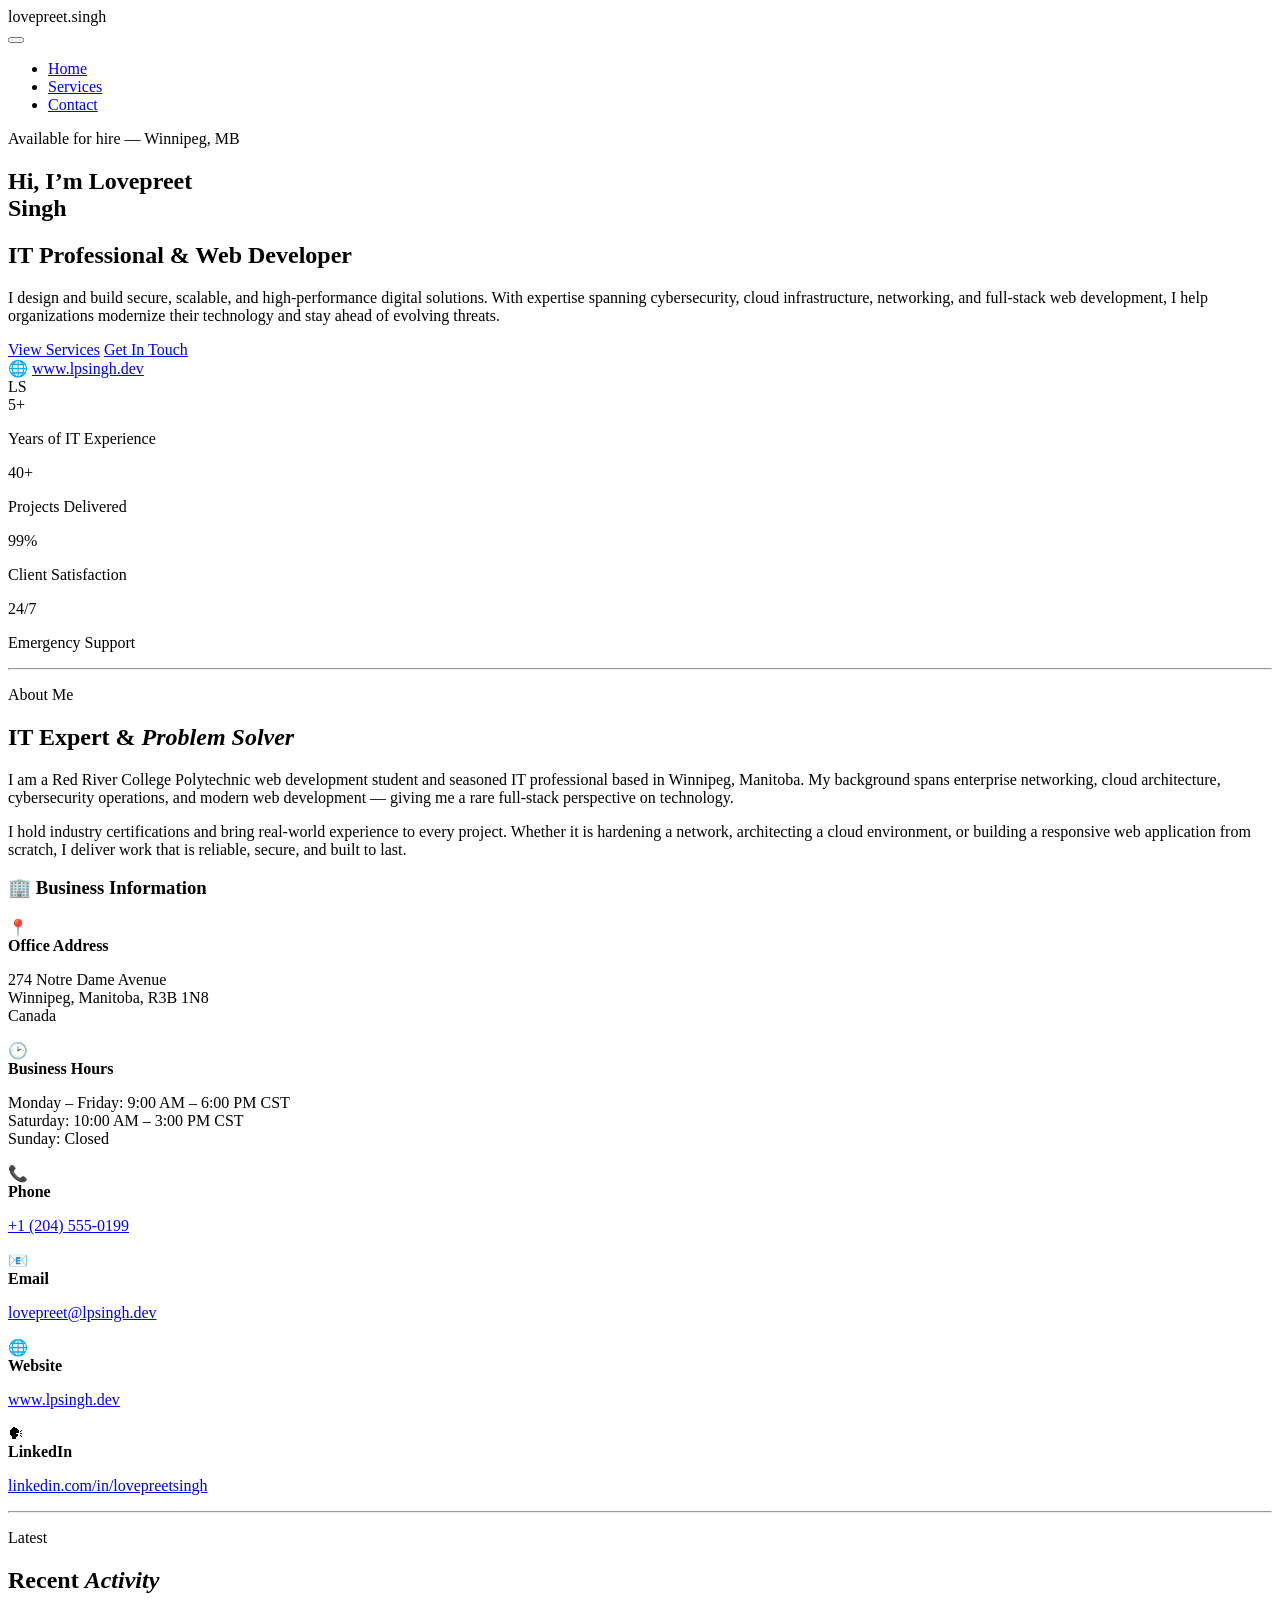
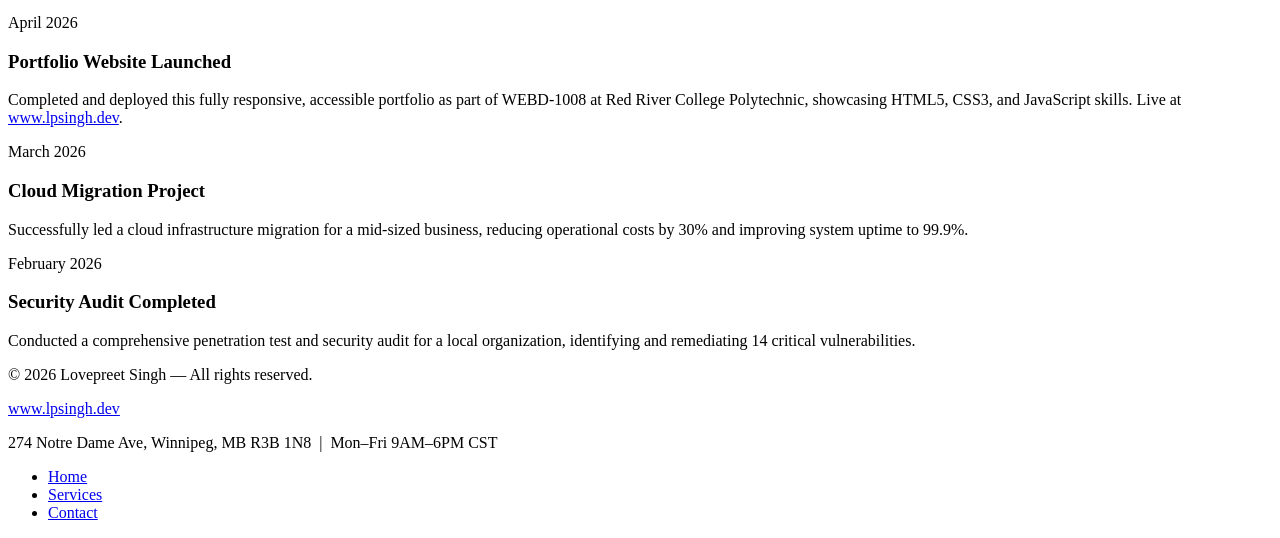
==== index.html @ 16063e95 "Add files via upload" ====
<!DOCTYPE html>
<html lang="en">
<head>
  <meta charset="UTF-8" />
  <meta name="viewport" content="width=device-width, initial-scale=1.0" />
  <title>Lovepreet Singh &mdash; IT Professional &amp; Web Developer</title>
  <link rel="stylesheet" href="css/styles.css" />
</head>
<body>

  <!-- ═══════════════ HEADER ═══════════════ -->
  <header id="header" role="banner">
    <div class="inner">
      <span class="logo">lovepreet<span>.</span>singh</span>
      <nav id="navigation" aria-label="Main navigation">
        <button class="nav-toggle" id="navToggle"
                aria-expanded="false"
                aria-controls="navMenu"
                aria-label="Toggle navigation menu">
          <span></span><span></span><span></span>
        </button>
        <ul id="navMenu" role="list">
          <li><a href="index.html" class="active" aria-current="page">Home</a></li>
          <li><a href="services.html">Services</a></li>
          <li><a href="contact.html">Contact</a></li>
        </ul>
      </nav>
    </div>
  </header>

  <!-- ═══════════════ CONTENT ═══════════════ -->
  <main id="content">

    <!-- Hero -->
    <section class="hero" aria-label="Introduction">
      <div class="hero-text">
        <div class="hero-eyebrow">
          <span class="status-dot" aria-hidden="true"></span>
          <span class="status-label">Available for hire &mdash; Winnipeg, MB</span>
        </div>
        <h1>Hi, I&rsquo;m <span>Lovepreet</span><br />Singh</h1>
        <h2>IT Professional &amp; Web Developer</h2>
        <p>
          I design and build secure, scalable, and high-performance digital
          solutions. With expertise spanning cybersecurity, cloud infrastructure,
          networking, and full-stack web development, I help organizations
          modernize their technology and stay ahead of evolving threats.
        </p>
        <div class="hero-btns">
          <a href="services.html" class="btn btn-primary">View Services</a>
          <a href="contact.html" class="btn btn-ghost">Get In Touch</a>
        </div>
        <div class="url-badge">
          <span aria-hidden="true">&#127760;</span>
          <a href="https://www.lpsingh.dev" target="_blank" rel="noopener noreferrer">www.lpsingh.dev</a>
        </div>
      </div>

      <!-- Profile image: satisfies rubric requirement for at least one image on home page -->
      <div class="avatar-wrap">
        <img
          src="img/profile.jpg"
          alt="Lovepreet Singh, IT Professional and Web Developer based in Winnipeg Manitoba"
          class="profile-img"
          width="200"
          height="200"
          onerror="this.style.display='none';this.nextElementSibling.removeAttribute('style');"
        />
        <div class="avatar-box" style="display:none;" aria-hidden="true">LS</div>
      </div>
    </section>

    <!-- Stats -->
    <div class="stats-row" role="list" aria-label="Key statistics">
      <div class="stat-card" role="listitem">
        <span class="stat-num">5+</span>
        <p class="stat-label">Years of IT Experience</p>
      </div>
      <div class="stat-card" role="listitem">
        <span class="stat-num">40+</span>
        <p class="stat-label">Projects Delivered</p>
      </div>
      <div class="stat-card" role="listitem">
        <span class="stat-num">99%</span>
        <p class="stat-label">Client Satisfaction</p>
      </div>
      <div class="stat-card" role="listitem">
        <span class="stat-num">24/7</span>
        <p class="stat-label">Emergency Support</p>
      </div>
    </div>

    <hr class="divider" />

    <!-- About -->
    <section aria-labelledby="about-heading">
      <p class="tag">About Me</p>
      <h2 class="section-title" id="about-heading">IT Expert &amp; <em>Problem Solver</em></h2>
      <p class="body-text">
        I am a Red River College Polytechnic web development student and seasoned
        IT professional based in Winnipeg, Manitoba. My background spans enterprise
        networking, cloud architecture, cybersecurity operations, and modern
        web development &mdash; giving me a rare full-stack perspective on technology.
      </p>
      <p class="body-text">
        I hold industry certifications and bring real-world experience to every
        project. Whether it is hardening a network, architecting a cloud environment,
        or building a responsive web application from scratch, I deliver work that
        is reliable, secure, and built to last.
      </p>

      <!-- Business Info Card -->
      <div class="biz-card" aria-label="Business contact and location information">
        <h3 class="biz-card-title">
          <span aria-hidden="true">&#127970;</span> Business Information
        </h3>
        <div class="biz-grid">
          <div class="biz-item">
            <span class="biz-icon" aria-hidden="true">&#128205;</span>
            <div>
              <strong>Office Address</strong>
              <p>274 Notre Dame Avenue<br />Winnipeg, Manitoba, R3B 1N8<br />Canada</p>
            </div>
          </div>
          <div class="biz-item">
            <span class="biz-icon" aria-hidden="true">&#128337;</span>
            <div>
              <strong>Business Hours</strong>
              <p>
                Monday &ndash; Friday: 9:00 AM &ndash; 6:00 PM CST<br />
                Saturday: 10:00 AM &ndash; 3:00 PM CST<br />
                Sunday: Closed
              </p>
            </div>
          </div>
          <div class="biz-item">
            <span class="biz-icon" aria-hidden="true">&#128222;</span>
            <div>
              <strong>Phone</strong>
              <p><a href="tel:+12045550199">+1 (204) 555-0199</a></p>
            </div>
          </div>
          <div class="biz-item">
            <span class="biz-icon" aria-hidden="true">&#128231;</span>
            <div>
              <strong>Email</strong>
              <p><a href="mailto:lovepreet@lpsingh.dev">lovepreet@lpsingh.dev</a></p>
            </div>
          </div>
          <div class="biz-item">
            <span class="biz-icon" aria-hidden="true">&#127760;</span>
            <div>
              <strong>Website</strong>
              <p><a href="https://www.lpsingh.dev" target="_blank" rel="noopener noreferrer">www.lpsingh.dev</a></p>
            </div>
          </div>
          <div class="biz-item">
            <span class="biz-icon" aria-hidden="true">&#128483;</span>
            <div>
              <strong>LinkedIn</strong>
              <p><a href="https://linkedin.com/in/lovepreetsingh" target="_blank" rel="noopener noreferrer">linkedin.com/in/lovepreetsingh</a></p>
            </div>
          </div>
        </div>
      </div>
    </section>

    <hr class="divider" />

    <!-- Recent Activity -->
    <section aria-labelledby="activity-heading">
      <p class="tag">Latest</p>
      <h2 class="section-title" id="activity-heading">Recent <em>Activity</em></h2>
      <div class="updates-grid">

        <article class="update-card">
          <p class="update-date">April 2026</p>
          <h3>Portfolio Website Launched</h3>
          <p>
            Completed and deployed this fully responsive, accessible portfolio
            as part of WEBD-1008 at Red River College Polytechnic, showcasing
            HTML5, CSS3, and JavaScript skills. Live at
            <a href="https://www.lpsingh.dev" target="_blank" rel="noopener noreferrer">www.lpsingh.dev</a>.
          </p>
        </article>

        <article class="update-card">
          <p class="update-date">March 2026</p>
          <h3>Cloud Migration Project</h3>
          <p>
            Successfully led a cloud infrastructure migration for a mid-sized
            business, reducing operational costs by 30% and improving system
            uptime to 99.9%.
          </p>
        </article>

        <article class="update-card">
          <p class="update-date">February 2026</p>
          <h3>Security Audit Completed</h3>
          <p>
            Conducted a comprehensive penetration test and security audit for a
            local organization, identifying and remediating 14 critical
            vulnerabilities.
          </p>
        </article>

      </div>
    </section>

  </main>

  <!-- ═══════════════ FOOTER ═══════════════ -->
  <footer id="footer" role="contentinfo">
    <div class="f-inner">
      <div class="f-left">
        <p class="f-copy">&copy; 2026 Lovepreet Singh &mdash; All rights reserved.</p>
        <p class="f-url"><a href="https://www.lpsingh.dev" target="_blank" rel="noopener noreferrer">www.lpsingh.dev</a></p>
        <p class="f-address">274 Notre Dame Ave, Winnipeg, MB R3B 1N8 &nbsp;|&nbsp; Mon&ndash;Fri 9AM&ndash;6PM CST</p>
      </div>
      <nav aria-label="Footer navigation">
        <ul role="list">
          <li><a href="index.html">Home</a></li>
          <li><a href="services.html">Services</a></li>
          <li><a href="contact.html">Contact</a></li>
        </ul>
      </nav>
    </div>
  </footer>

  <script src="js/main.js"></script>
</body>
</html>
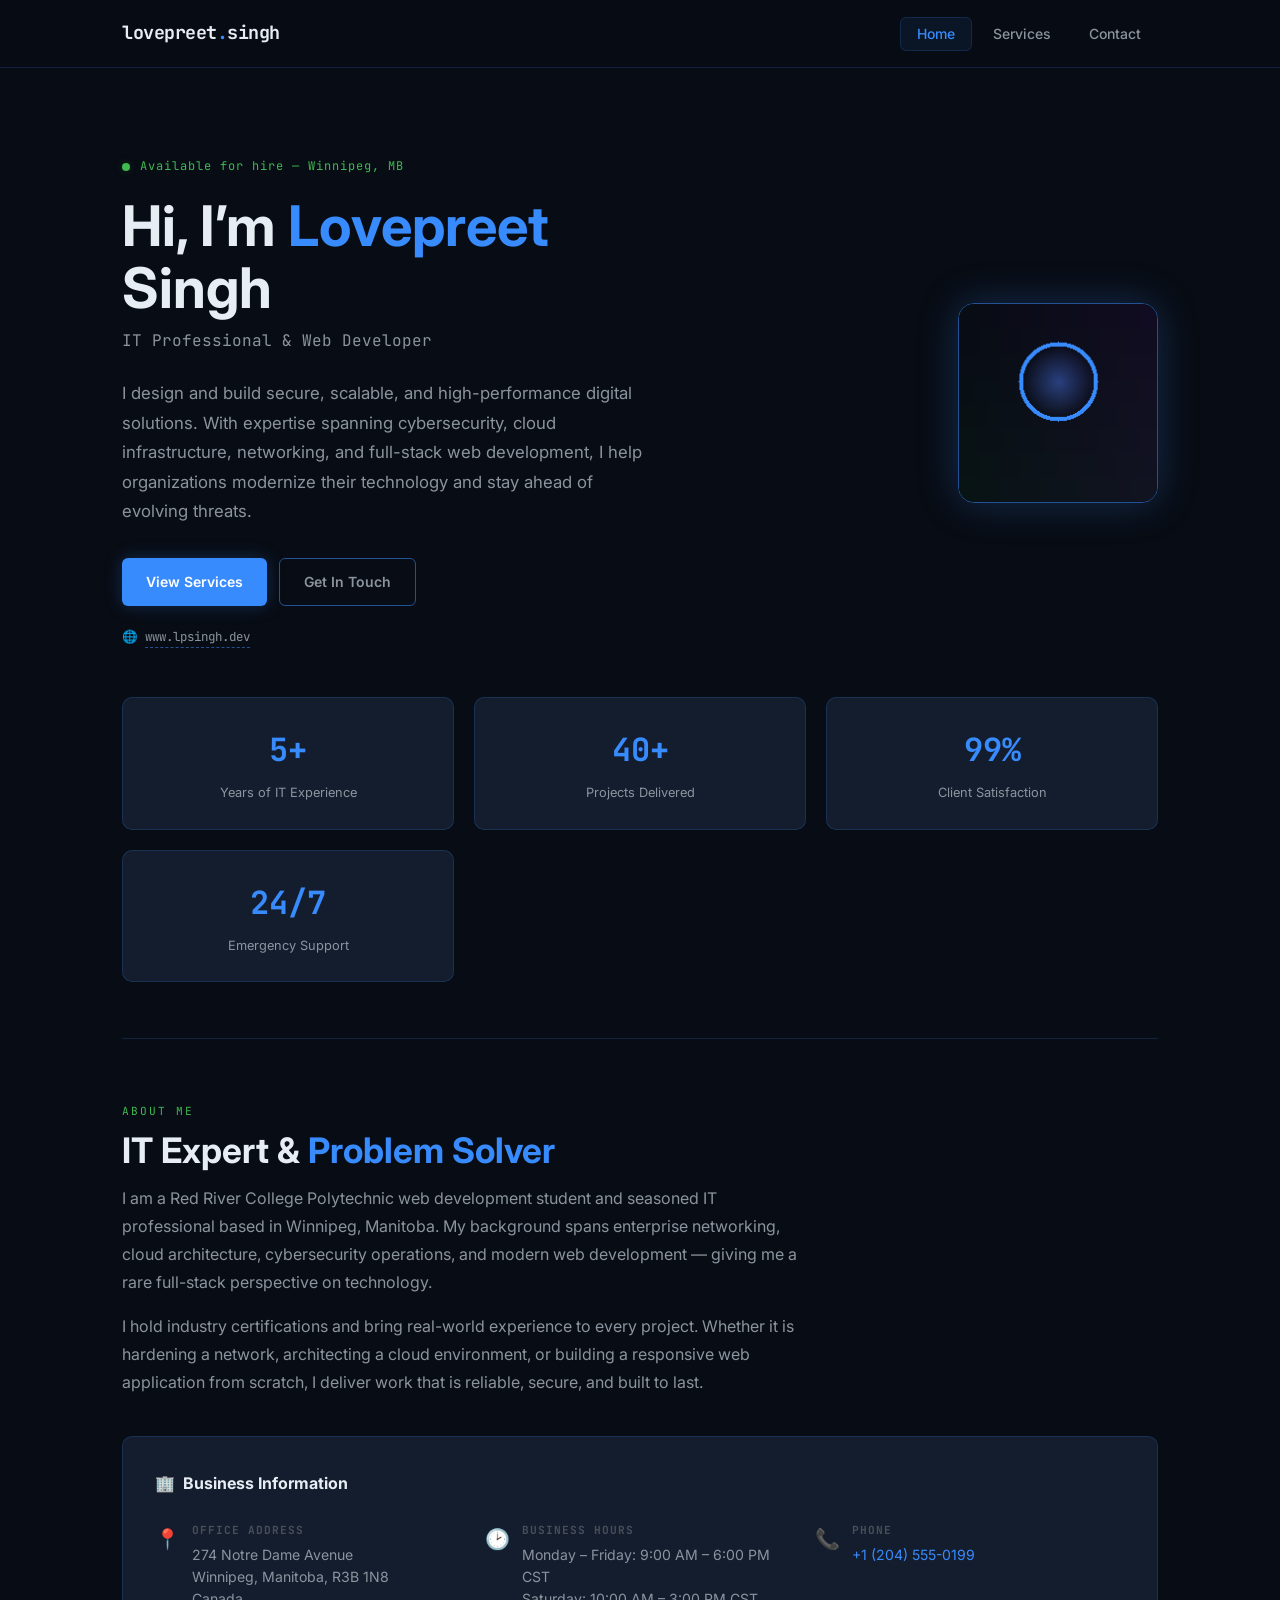
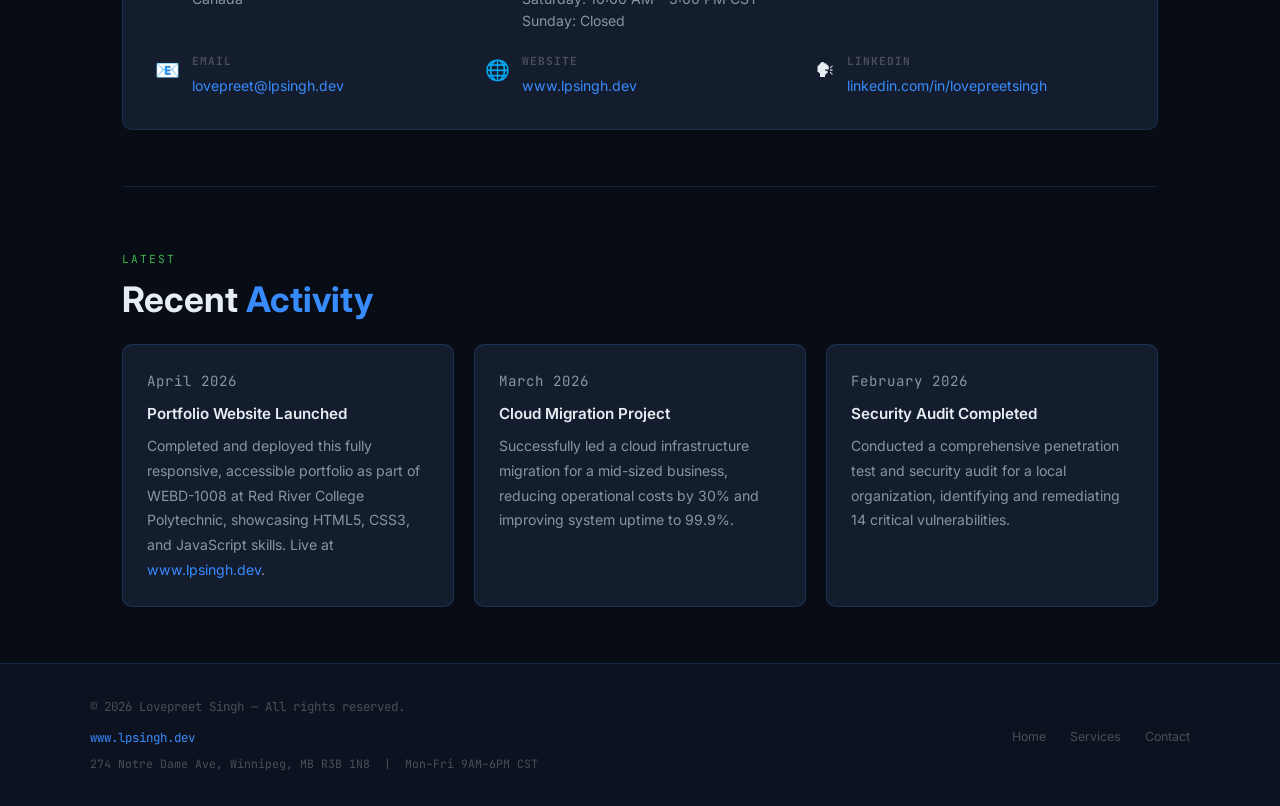
==== commit 8e45e74d: "Add files via upload" ====
--- a/index.html
+++ b/index.html
@@ -4,7 +4,7 @@
   <meta charset="UTF-8" />
   <meta name="viewport" content="width=device-width, initial-scale=1.0" />
   <title>Lovepreet Singh &mdash; IT Professional &amp; Web Developer</title>
-  <link rel="stylesheet" href="css/styles.css" />
+  <link rel="stylesheet" href="styles.css" />
 </head>
 <body>
 
@@ -59,7 +59,7 @@
       <!-- Profile image: satisfies rubric requirement for at least one image on home page -->
       <div class="avatar-wrap">
         <img
-          src="img/profile.jpg"
+          src="profile.jpg"
           alt="Lovepreet Singh, IT Professional and Web Developer based in Winnipeg Manitoba"
           class="profile-img"
           width="200"
@@ -227,6 +227,6 @@
     </div>
   </footer>
 
-  <script src="js/main.js"></script>
+  <script src="main.js"></script>
 </body>
 </html>
--- a/styles.css
+++ b/styles.css
@@ -0,0 +1,863 @@
+/* ==============================================
+   WEBD-1008 Project 4 — External Stylesheet
+   Author : Lovepreet Singh
+   ============================================== */
+
+@import url('https://fonts.googleapis.com/css2?family=Inter:wght@300;400;500;600;700&family=JetBrains+Mono:wght@400;700&display=swap');
+
+/* ── CSS Variables ─────────────────────────── */
+:root {
+  --bg:          #080c14;
+  --bg2:         #0d1220;
+  --bg3:         #111827;
+  --card:        #141d2e;
+  --border:      rgba(56, 139, 253, 0.18);
+  --border-h:    rgba(56, 139, 253, 0.55);
+  --blue:        #388bfd;
+  --blue-glow:   rgba(56, 139, 253, 0.25);
+  --green:       #3fb950;
+  --green-glow:  rgba(63, 185, 80, 0.22);
+  --text:        #e6edf3;
+  --text2:       #8b949e;
+  --text3:       #484f58;
+  --mono:        'JetBrains Mono', monospace;
+  --sans:        'Inter', sans-serif;
+  --radius:      10px;
+  --trans:       0.25s ease;
+  --header-h:    68px;
+  --max-w:       1100px;
+  --error:       #f85149;
+}
+
+/* ── Reset ─────────────────────────────────── */
+*, *::before, *::after { box-sizing: border-box; margin: 0; padding: 0; }
+html  { scroll-behavior: smooth; }
+body  {
+  background: var(--bg);
+  color: var(--text);
+  font-family: var(--sans);
+  font-size: 1rem;
+  line-height: 1.75;
+  min-height: 100vh;
+  display: flex;
+  flex-direction: column;
+}
+img  { max-width: 100%; height: auto; display: block; }
+a    { color: var(--blue); text-decoration: none; transition: color var(--trans); }
+a:hover { color: #58a6ff; }
+ul   { list-style: none; }
+
+/* ── HEADER (ID) ───────────────────────────── */
+#header {
+  height: var(--header-h);
+  background: rgba(8, 12, 20, 0.92);
+  border-bottom: 1px solid var(--border);
+  backdrop-filter: blur(12px);
+  position: sticky;
+  top: 0;
+  z-index: 200;
+}
+
+#header .inner {
+  max-width: var(--max-w);
+  margin: 0 auto;
+  padding: 0 2rem;
+  height: 100%;
+  display: flex;
+  align-items: center;
+  justify-content: space-between;
+}
+
+.logo {
+  font-family: var(--mono);
+  font-size: 1.15rem;
+  font-weight: 700;
+  color: var(--text);
+  letter-spacing: -0.5px;
+}
+.logo span { color: var(--blue); }
+
+/* ── NAVIGATION (ID) ───────────────────────── */
+#navigation ul {
+  display: flex;
+  gap: 0.25rem;
+}
+
+#navigation a {
+  font-size: 0.875rem;
+  font-weight: 500;
+  color: var(--text2);
+  padding: 0.45rem 1rem;
+  border-radius: 6px;
+  border: 1px solid transparent;
+  transition: color var(--trans), background var(--trans),
+              border-color var(--trans), box-shadow var(--trans);
+}
+
+#navigation a:hover,
+#navigation a:focus {
+  color: var(--text);
+  background: rgba(56, 139, 253, 0.1);
+  border-color: var(--border-h);
+  box-shadow: 0 0 14px var(--blue-glow);
+  outline: none;
+}
+
+#navigation a.active {
+  color: var(--blue);
+  background: rgba(56, 139, 253, 0.08);
+  border-color: var(--border);
+}
+
+/* Hamburger */
+.nav-toggle {
+  display: none;
+  flex-direction: column;
+  gap: 5px;
+  background: none;
+  border: none;
+  cursor: pointer;
+  padding: 4px;
+}
+.nav-toggle span {
+  display: block;
+  width: 22px;
+  height: 2px;
+  background: var(--text);
+  border-radius: 2px;
+  transition: var(--trans);
+}
+
+/* ── CONTENT (ID) ──────────────────────────── */
+#content {
+  flex: 1;
+  max-width: var(--max-w);
+  width: 100%;
+  margin: 0 auto;
+  padding: 3.5rem 2rem;
+}
+
+/* ── FOOTER (ID) ───────────────────────────── */
+#footer {
+  background: var(--bg2);
+  border-top: 1px solid var(--border);
+  padding: 2rem;
+}
+
+#footer .f-inner {
+  max-width: var(--max-w);
+  margin: 0 auto;
+  display: flex;
+  align-items: center;
+  justify-content: space-between;
+  flex-wrap: wrap;
+  gap: 1rem;
+}
+
+#footer .f-copy {
+  font-size: 0.78rem;
+  color: var(--text3);
+  font-family: var(--mono);
+}
+
+#footer nav ul {
+  display: flex;
+  gap: 1.5rem;
+  flex-wrap: wrap;
+}
+
+#footer nav a {
+  font-size: 0.78rem;
+  color: var(--text3);
+  transition: color var(--trans);
+}
+#footer nav a:hover,
+#footer nav a:focus {
+  color: var(--green);
+  outline: none;
+}
+
+/* ── Reusable ──────────────────────────────── */
+.tag {
+  display: inline-block;
+  font-family: var(--mono);
+  font-size: 0.7rem;
+  letter-spacing: 2px;
+  text-transform: uppercase;
+  color: var(--green);
+  margin-bottom: 0.5rem;
+}
+
+.section-title {
+  font-size: clamp(1.5rem, 3vw, 2.2rem);
+  font-weight: 700;
+  line-height: 1.2;
+  margin-bottom: 0.75rem;
+}
+.section-title em {
+  font-style: normal;
+  color: var(--blue);
+}
+
+.divider {
+  border: none;
+  border-top: 1px solid var(--border);
+  margin: 3.5rem 0;
+}
+
+/* Cards */
+.card {
+  background: var(--card);
+  border: 1px solid var(--border);
+  border-radius: var(--radius);
+  padding: 1.75rem;
+  transition: border-color var(--trans), box-shadow var(--trans), transform var(--trans);
+}
+.card:hover {
+  border-color: var(--border-h);
+  box-shadow: 0 4px 24px var(--blue-glow);
+  transform: translateY(-2px);
+}
+
+/* Buttons */
+.btn {
+  display: inline-flex;
+  align-items: center;
+  gap: 0.5rem;
+  padding: 0.65rem 1.5rem;
+  font-size: 0.875rem;
+  font-weight: 600;
+  border-radius: 6px;
+  border: none;
+  cursor: pointer;
+  transition: all var(--trans);
+  text-decoration: none;
+}
+.btn-primary {
+  background: var(--blue);
+  color: #fff;
+  box-shadow: 0 0 18px var(--blue-glow);
+}
+.btn-primary:hover,
+.btn-primary:focus {
+  background: #58a6ff;
+  box-shadow: 0 0 28px var(--blue-glow);
+  color: #fff;
+  outline: none;
+}
+.btn-ghost {
+  background: transparent;
+  color: var(--text2);
+  border: 1px solid var(--border-h);
+}
+.btn-ghost:hover,
+.btn-ghost:focus {
+  background: rgba(56,139,253,0.08);
+  color: var(--text);
+  outline: none;
+}
+
+/* ── HOME PAGE ─────────────────────────────── */
+.hero {
+  display: grid;
+  grid-template-columns: 1fr auto;
+  gap: 3rem;
+  align-items: center;
+  padding: 2rem 0 3rem;
+}
+
+.hero-eyebrow {
+  display: flex;
+  align-items: center;
+  gap: 0.6rem;
+  margin-bottom: 1.2rem;
+}
+.status-dot {
+  width: 8px; height: 8px;
+  background: var(--green);
+  border-radius: 50%;
+  box-shadow: 0 0 8px var(--green-glow);
+  animation: blink 2s ease-in-out infinite;
+}
+@keyframes blink {
+  0%,100% { opacity: 1; }
+  50%      { opacity: 0.3; }
+}
+.status-label {
+  font-family: var(--mono);
+  font-size: 0.75rem;
+  color: var(--green);
+  letter-spacing: 1px;
+}
+
+.hero h1 {
+  font-size: clamp(2.2rem, 5vw, 3.5rem);
+  font-weight: 700;
+  line-height: 1.1;
+  margin-bottom: 0.5rem;
+}
+.hero h1 span { color: var(--blue); }
+
+.hero h2 {
+  font-family: var(--mono);
+  font-size: clamp(0.85rem, 2vw, 1rem);
+  color: var(--text2);
+  font-weight: 400;
+  margin-bottom: 1.5rem;
+}
+
+.hero p {
+  color: var(--text2);
+  max-width: 520px;
+  margin-bottom: 2rem;
+  font-size: 1.05rem;
+}
+
+.hero-btns { display: flex; gap: 0.75rem; flex-wrap: wrap; }
+
+/* Avatar */
+.avatar-box {
+  width: 200px;
+  height: 200px;
+  border-radius: 16px;
+  background: var(--card);
+  border: 1px solid var(--border-h);
+  box-shadow: 0 0 40px var(--blue-glow);
+  display: flex;
+  align-items: center;
+  justify-content: center;
+  font-family: var(--mono);
+  font-size: 3.5rem;
+  font-weight: 700;
+  color: var(--blue);
+  flex-shrink: 0;
+}
+
+/* Stats row */
+.stats-row {
+  display: grid;
+  grid-template-columns: repeat(3, 1fr);
+  gap: 1.25rem;
+  margin-bottom: 3rem;
+}
+.stat-card {
+  background: var(--card);
+  border: 1px solid var(--border);
+  border-radius: var(--radius);
+  padding: 1.5rem;
+  text-align: center;
+  transition: border-color var(--trans), box-shadow var(--trans);
+}
+.stat-card:hover {
+  border-color: var(--border-h);
+  box-shadow: 0 0 18px var(--blue-glow);
+}
+.stat-num {
+  font-family: var(--mono);
+  font-size: 2rem;
+  font-weight: 700;
+  color: var(--blue);
+  display: block;
+}
+.stat-label {
+  font-size: 0.8rem;
+  color: var(--text2);
+  margin-top: 0.25rem;
+}
+
+/* Updates grid */
+.updates-grid {
+  display: grid;
+  grid-template-columns: repeat(auto-fit, minmax(280px, 1fr));
+  gap: 1.25rem;
+  margin-top: 1.5rem;
+}
+.update-card { background: var(--card); border: 1px solid var(--border);
+  border-radius: var(--radius); padding: 1.5rem;
+  transition: border-color var(--trans), box-shadow var(--trans); }
+.update-card:hover { border-color: var(--border-h); box-shadow: 0 0 16px var(--blue-glow); }
+.update-date {
+  font-family: var(--mono);
+  font-size: 0.72rem;
+  color: var(--green);
+  letter-spacing: 1px;
+  margin-bottom: 0.5rem;
+}
+.update-card h3 {
+  font-size: 0.95rem;
+  font-weight: 600;
+  color: var(--text);
+  margin-bottom: 0.4rem;
+}
+.update-card p { font-size: 0.88rem; color: var(--text2); }
+
+/* ── SERVICES PAGE ─────────────────────────── */
+.page-banner {
+  text-align: center;
+  padding: 2rem 0 3rem;
+  border-bottom: 1px solid var(--border);
+  margin-bottom: 3rem;
+}
+.page-banner p {
+  color: var(--text2);
+  max-width: 600px;
+  margin: 0.75rem auto 0;
+}
+
+.services-grid {
+  display: grid;
+  grid-template-columns: repeat(auto-fit, minmax(310px, 1fr));
+  gap: 1.5rem;
+}
+
+.service-card {
+  background: var(--card);
+  border: 1px solid var(--border);
+  border-radius: var(--radius);
+  padding: 2rem;
+  transition: border-color var(--trans), box-shadow var(--trans), transform var(--trans);
+  position: relative;
+  overflow: hidden;
+}
+.service-card::after {
+  content: '';
+  position: absolute;
+  top: 0; left: 0; right: 0;
+  height: 2px;
+  background: linear-gradient(90deg, var(--blue), var(--green));
+  opacity: 0;
+  transition: opacity var(--trans);
+}
+.service-card:hover {
+  border-color: var(--border-h);
+  box-shadow: 0 6px 30px var(--blue-glow);
+  transform: translateY(-4px);
+}
+.service-card:hover::after { opacity: 1; }
+
+.service-icon {
+  font-size: 2.2rem;
+  margin-bottom: 1rem;
+  display: block;
+}
+.service-card h2 {
+  font-size: 1.05rem;
+  font-weight: 700;
+  color: var(--text);
+  margin-bottom: 0.6rem;
+}
+.service-card p {
+  font-size: 0.9rem;
+  color: var(--text2);
+  margin-bottom: 1.25rem;
+  line-height: 1.65;
+}
+
+/* Skill bar */
+.skill-meta {
+  display: flex;
+  justify-content: space-between;
+  align-items: center;
+  margin-bottom: 0.4rem;
+}
+.skill-meta span {
+  font-family: var(--mono);
+  font-size: 0.72rem;
+  color: var(--text3);
+}
+.skill-meta .pct { color: var(--blue); }
+
+.bar-track {
+  height: 5px;
+  background: var(--bg3);
+  border-radius: 3px;
+  overflow: hidden;
+}
+.bar-fill {
+  height: 100%;
+  background: linear-gradient(90deg, var(--blue), var(--green));
+  border-radius: 3px;
+}
+
+/* Certs section */
+.certs-section { margin-top: 4rem; }
+.certs-grid {
+  display: grid;
+  grid-template-columns: repeat(auto-fit, minmax(200px, 1fr));
+  gap: 1rem;
+  margin-top: 1.5rem;
+}
+.cert-badge {
+  background: var(--card);
+  border: 1px solid var(--border);
+  border-radius: var(--radius);
+  padding: 1.25rem 1rem;
+  text-align: center;
+  transition: all var(--trans);
+}
+.cert-badge:hover {
+  border-color: var(--green);
+  box-shadow: 0 0 18px var(--green-glow);
+}
+.cert-badge .cert-icon { font-size: 1.75rem; margin-bottom: 0.5rem; }
+.cert-badge p {
+  font-size: 0.78rem;
+  font-family: var(--mono);
+  color: var(--text2);
+  line-height: 1.4;
+}
+
+/* ── CONTACT PAGE ──────────────────────────── */
+.contact-layout {
+  display: grid;
+  grid-template-columns: 1fr 1.7fr;
+  gap: 3rem;
+  margin-top: 2rem;
+}
+
+.contact-info-panel h2 {
+  font-size: 1.05rem;
+  font-weight: 600;
+  margin-bottom: 0.5rem;
+}
+.contact-info-panel > p {
+  font-size: 0.9rem;
+  color: var(--text2);
+  margin-bottom: 2rem;
+  line-height: 1.65;
+}
+
+.c-detail {
+  display: flex;
+  align-items: flex-start;
+  gap: 0.85rem;
+  margin-bottom: 1.1rem;
+}
+.c-icon {
+  width: 38px; height: 38px;
+  border: 1px solid var(--border);
+  border-radius: 8px;
+  background: var(--bg3);
+  display: flex; align-items: center; justify-content: center;
+  font-size: 1rem;
+  flex-shrink: 0;
+}
+.c-detail-text strong {
+  display: block;
+  font-size: 0.78rem;
+  color: var(--text3);
+  font-family: var(--mono);
+  letter-spacing: 1px;
+  text-transform: uppercase;
+  margin-bottom: 0.1rem;
+}
+.c-detail-text span { font-size: 0.9rem; color: var(--text2); }
+
+/* Availability badge */
+.avail-badge {
+  display: inline-flex;
+  align-items: center;
+  gap: 0.5rem;
+  background: rgba(63,185,80,0.1);
+  border: 1px solid rgba(63,185,80,0.3);
+  border-radius: 20px;
+  padding: 0.4rem 0.9rem;
+  font-size: 0.78rem;
+  font-family: var(--mono);
+  color: var(--green);
+  margin-top: 2rem;
+}
+.avail-badge .dot {
+  width: 7px; height: 7px;
+  background: var(--green);
+  border-radius: 50%;
+  animation: blink 2s ease-in-out infinite;
+}
+
+/* Form panel */
+.form-panel {
+  background: var(--card);
+  border: 1px solid var(--border);
+  border-radius: 14px;
+  padding: 2.5rem;
+}
+.form-panel h2 {
+  font-size: 1.1rem;
+  font-weight: 700;
+  margin-bottom: 0.3rem;
+}
+.form-panel > p {
+  font-size: 0.85rem;
+  color: var(--text2);
+  margin-bottom: 2rem;
+}
+
+.form-group { margin-bottom: 1.4rem; }
+
+.form-group label {
+  display: block;
+  font-size: 0.78rem;
+  font-weight: 600;
+  font-family: var(--mono);
+  letter-spacing: 0.5px;
+  color: var(--text2);
+  margin-bottom: 0.45rem;
+  text-transform: uppercase;
+}
+
+.form-group input,
+.form-group textarea {
+  width: 100%;
+  background: var(--bg2);
+  border: 1px solid var(--border);
+  border-radius: 7px;
+  padding: 0.7rem 1rem;
+  color: var(--text);
+  font-family: var(--sans);
+  font-size: 0.95rem;
+  transition: background var(--trans), color var(--trans),
+              border-color var(--trans), box-shadow var(--trans);
+}
+
+/* Focus — changes background colour AND font colour (rubric requirement) */
+.form-group input:focus,
+.form-group textarea:focus {
+  outline: none;
+  background: #0d1e38;
+  color: #cfe2ff;
+  border-color: var(--blue);
+  box-shadow: 0 0 0 3px rgba(56,139,253,0.18);
+}
+
+.form-group textarea { resize: vertical; min-height: 130px; }
+
+/* Error messages — hidden by default */
+.error-msg {
+  display: none;
+  color: var(--error);
+  font-size: 0.78rem;
+  font-family: var(--mono);
+  margin-top: 0.35rem;
+}
+.error-msg.visible { display: block; }
+
+/* Field error border */
+.form-group input.field-error,
+.form-group textarea.field-error {
+  border-color: var(--error);
+  box-shadow: 0 0 0 3px rgba(248,81,73,0.15);
+}
+
+.form-row { display: grid; grid-template-columns: 1fr 1fr; gap: 1rem; }
+
+.form-actions { display: flex; gap: 0.75rem; margin-top: 0.5rem; }
+
+.btn-reset-form {
+  background: transparent;
+  border: 1px solid var(--border);
+  color: var(--text3);
+  padding: 0.65rem 1.25rem;
+  border-radius: 6px;
+  font-size: 0.875rem;
+  font-weight: 500;
+  cursor: pointer;
+  transition: all var(--trans);
+}
+.btn-reset-form:hover {
+  border-color: var(--border-h);
+  color: var(--text2);
+}
+
+/* ── MEDIA QUERIES ─────────────────────────── */
+@media (max-width: 900px) {
+  .hero { grid-template-columns: 1fr; text-align: center; }
+  .hero p { margin-left: auto; margin-right: auto; }
+  .hero-btns { justify-content: center; }
+  .avatar-box { display: none; }
+  .stats-row { grid-template-columns: 1fr 1fr; }
+  .contact-layout { grid-template-columns: 1fr; }
+}
+
+@media (max-width: 600px) {
+  :root { --header-h: 60px; }
+  #content { padding: 2rem 1.25rem; }
+
+  #navigation ul {
+    display: none;
+    flex-direction: column;
+    gap: 0;
+    position: absolute;
+    top: var(--header-h);
+    left: 0; right: 0;
+    background: var(--bg2);
+    border-bottom: 1px solid var(--border);
+    padding: 0.75rem 0;
+    z-index: 199;
+  }
+  #navigation ul.open { display: flex; }
+  #navigation a { border-radius: 0; display: block; padding: 0.7rem 1.5rem; }
+  .nav-toggle { display: flex; }
+  #header { position: relative; }
+
+  .stats-row { grid-template-columns: 1fr; }
+  .form-row  { grid-template-columns: 1fr; }
+  .form-actions { flex-direction: column; }
+  .services-grid { grid-template-columns: 1fr; }
+  .certs-grid { grid-template-columns: repeat(2, 1fr); }
+  .form-panel { padding: 1.5rem; }
+}
+
+/* ── URL Badge ─────────────────────────────── */
+.url-badge {
+  display: inline-flex;
+  align-items: center;
+  gap: 0.45rem;
+  margin-top: 1.25rem;
+  font-family: var(--mono);
+  font-size: 0.78rem;
+  color: var(--text3);
+}
+.url-badge a {
+  color: var(--text2);
+  border-bottom: 1px dashed var(--border-h);
+  transition: color var(--trans);
+}
+.url-badge a:hover { color: var(--blue); }
+
+/* ── Profile Image (home page rubric requirement) ── */
+.avatar-wrap {
+  flex-shrink: 0;
+}
+.profile-img {
+  width: 200px;
+  height: 200px;
+  object-fit: cover;
+  border-radius: 16px;
+  border: 1px solid var(--border-h);
+  box-shadow: 0 0 40px var(--blue-glow);
+}
+
+/* ── Business Info Card ────────────────────── */
+.biz-card {
+  background: var(--card);
+  border: 1px solid var(--border);
+  border-radius: var(--radius);
+  padding: 2rem;
+  margin-top: 2.5rem;
+}
+.biz-card-title {
+  font-size: 1rem;
+  font-weight: 700;
+  color: var(--text);
+  margin-bottom: 1.5rem;
+  display: flex;
+  align-items: center;
+  gap: 0.5rem;
+}
+.biz-grid {
+  display: grid;
+  grid-template-columns: repeat(auto-fit, minmax(240px, 1fr));
+  gap: 1.25rem;
+}
+.biz-item {
+  display: flex;
+  align-items: flex-start;
+  gap: 0.75rem;
+}
+.biz-icon {
+  font-size: 1.25rem;
+  flex-shrink: 0;
+  margin-top: 0.1rem;
+}
+.biz-item strong {
+  display: block;
+  font-family: var(--mono);
+  font-size: 0.7rem;
+  letter-spacing: 1px;
+  text-transform: uppercase;
+  color: var(--text3);
+  margin-bottom: 0.25rem;
+}
+.biz-item p {
+  font-size: 0.88rem;
+  color: var(--text2);
+  line-height: 1.55;
+}
+.biz-item a { color: var(--blue); }
+.biz-item a:hover { color: #58a6ff; }
+
+/* ── Body text helper ──────────────────────── */
+.body-text {
+  color: var(--text2);
+  max-width: 680px;
+  margin-bottom: 1rem;
+  font-size: 1rem;
+}
+
+/* ── Service Hours Grid ────────────────────── */
+.hours-grid {
+  display: grid;
+  grid-template-columns: repeat(auto-fit, minmax(250px, 1fr));
+  gap: 1.25rem;
+  margin-top: 1.5rem;
+}
+.hours-card {
+  background: var(--card);
+  border: 1px solid var(--border);
+  border-radius: var(--radius);
+  padding: 1.5rem;
+  transition: border-color var(--trans), box-shadow var(--trans);
+}
+.hours-card:hover {
+  border-color: var(--border-h);
+  box-shadow: 0 0 18px var(--blue-glow);
+}
+.hours-card h3 {
+  font-size: 0.9rem;
+  font-weight: 700;
+  color: var(--text);
+  margin-bottom: 0.75rem;
+}
+.hours-card p {
+  font-size: 0.88rem;
+  color: var(--text2);
+  margin-bottom: 0.35rem;
+}
+.hours-card strong { color: var(--blue); }
+
+/* ── Footer enhancements ───────────────────── */
+.f-left {
+  display: flex;
+  flex-direction: column;
+  gap: 0.25rem;
+}
+.f-url a {
+  font-size: 0.78rem;
+  font-family: var(--mono);
+  color: var(--blue);
+}
+.f-url a:hover { color: #58a6ff; }
+.f-address {
+  font-size: 0.72rem;
+  color: var(--text3);
+  font-family: var(--mono);
+}
+
+/* ── Service card heading fix (h3 not h2) ──── */
+.service-card h3 {
+  font-size: 1.05rem;
+  font-weight: 700;
+  color: var(--text);
+  margin-bottom: 0.6rem;
+}
+
+/* ── Responsive additions ──────────────────── */
+@media (max-width: 900px) {
+  .biz-grid { grid-template-columns: 1fr 1fr; }
+  .hours-grid { grid-template-columns: 1fr; }
+}
+@media (max-width: 600px) {
+  .biz-grid { grid-template-columns: 1fr; }
+  .profile-img { width: 140px; height: 140px; }
+  .f-inner { flex-direction: column; align-items: flex-start; }
+}
